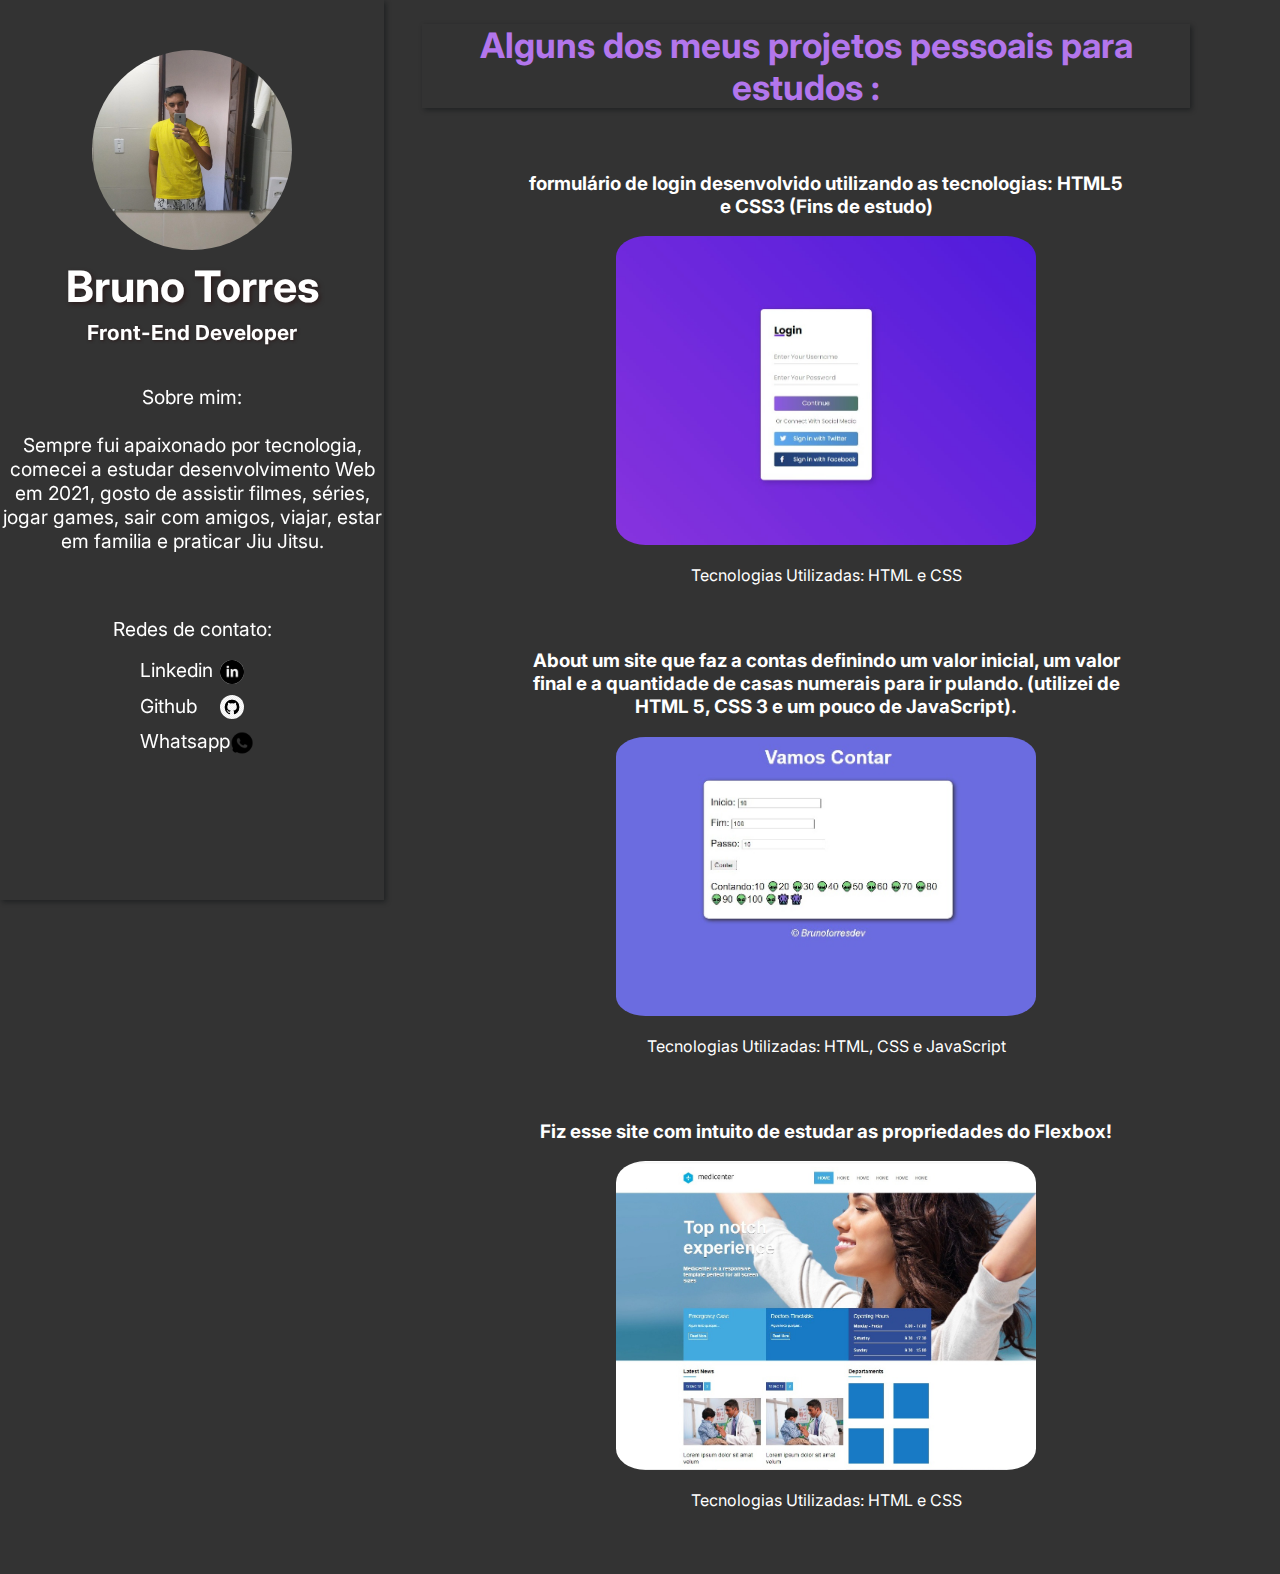
==== quinzena1/projeto-portifolio/portifolio.html @ a08c1ec5 ":tada: portifolio-bruno" ====
<!DOCTYPE html>
<html lang="pt-BR">
  <head>
    <meta charset="UTF-8" />
    <meta http-equiv="X-UA-Compatible" content="IE=edge" />
    <meta name="viewport" content="width=device-width, initial-scale=1.0" />
    <link rel="stylesheet" href="estilo.css" />
    <style>
      @import url('https://fonts.googleapis.com/css2?family=Inter:wght@100&display=swap');
      </style>
    <title>Document</title>
  </head>
  <body>
    <div class="container">
      <header>
      
        <img src="img/WhatsApp Image 2021-08-31 at 20.14.58.jpeg" alt="" />
        <h1> Bruno Torres </h1>
        <h2>Front-End Developer</h2>
        <div class="sobremim">
          Sobre mim: <br />
          <br />
          Sempre fui apaixonado por tecnologia, comecei a estudar
          desenvolvimento Web em 2021, gosto de assistir filmes, séries, jogar
          games, sair com amigos, viajar, estar em familia e praticar Jiu Jitsu.
        </div>
        <div class="redes">

          <div class="title-redes">Redes de contato:</div>
          <p>
            Linkedin
            <a
              href="https://www.linkedin.com/in/bruno-torres-640036144/"
              target="_blanck"
            >
              <img id="linkedin" src="img/linkedin.png" alt="" />
            </a>
          </p>
          <p>
            Github  
            <a href="https://github.com/Brunotorresdev" target="_blanck">
              <img id="linkedin" src="img/github.png" alt="" />
            </a>
          </p>
          <p>
            Whatsapp
            <a href="#">
              <img id="linkedin" src="img/wpp.png" alt="" target="_blanck" />
            </a>
          </p>
        </div>
      </header>

      <main>

        <h1>
            Alguns dos meus projetos pessoais para estudos :
        </h1>

        <div class="projetos">

          <ul>
              <li><a href="https://github.com/Brunotorresdev/Formulario-de-Login" id="proj1" target="_blanck"> <h3>formulário de login desenvolvido utilizando as tecnologias: HTML5 e CSS3 (Fins de estudo)</h3> <img src="img/formhtml.jpeg" alt="" id=""> </a> <p>Tecnologias Utilizadas: HTML e CSS</p> </li>
                
              <li><a href="https://github.com/Brunotorresdev/super-contador" id="proj2" target="_blanck"> <h3>About
                um site que faz a contas definindo um valor inicial, um valor final e a quantidade de casas numerais para ir pulando. (utilizei de HTML 5, CSS 3 e um pouco de JavaScript).</h3> <img src="img/supercontador.jpeg" alt="" id=""></a><p>Tecnologias Utilizadas: HTML, CSS e JavaScript</p> </li>

              <li><a href="https://github.com/Brunotorresdev/Site-Mendicenter-Flexbox-" id="proj3" target="_blanck"> <h3>Fiz esse site com intuito de estudar as propriedades do Flexbox!</h3> <img src="img/medicenter.jpeg" alt="" id=""></a><p>Tecnologias Utilizadas: HTML e CSS</p> </li>
          </ul>
        

             
      </main>
    </div>
  </body>
</html>
---- quinzena1/projeto-portifolio/estilo.css ----
body {
    margin: 0;
    padding: 0;
    box-sizing: border-box;
    background-color: var(--color-padrao);
    font-family: 'Inter', sans-serif;
  }
  
  :root {
      --color-padrao1: rgb(82, 46, 122);
    
      --color-padrao: rgb(51, 51, 51);
    
      --color-redes: #ffffff;
    }
  
  .container {
     display: flex;
     justify-content: space-between;
     width: 100%;
    }
  
  header {
      margin-top: 0;
      align-items: center;
      text-align: center;
      display: flex;
      flex-direction: column;
      box-shadow: 2px 2px 5px rgba(6, 12, 15, 0.432);    
      width: 30%;
      height: 100vh;
      
      position: fixed;
  }
  
      
  header img {
    height: 200px;
    border-radius: 50%;
    margin-top: 50px;
  }
  
  
  header h1 {
      font-size: 2.7rem;
      color: var(--color-redes);
      margin-top: 10px;
      margin-bottom: 0;
      text-shadow: 2px 2px 4px rgb(44, 29, 29);
  }
    
  header h2 {
      color: var(--color-redes);
      font-size: 1.3rem;
      margin-top: 0.5rem;
      text-shadow: 1px 1px 3px rgb(44, 29, 29);
  }
  
  
  .sobremim {
    color: var(--color-redes);
    font-size: 1.2rem;
    text-align: center;
    margin-bottom: 1rem;
    margin-top: 1.4rem;
  }

  .title-redes{
    font-size: 1.2rem;
    margin-bottom: 0.8rem;
  }
  
  .redes {
    color: var(--color-redes);
    width: 100%;
    font-size: 30px;
    margin: 0px;
    display: flex;
    flex-direction: column;
    align-items: center;
    margin-top: 3rem;
  }

  .redes p{
    font-size: 1.2rem;
    width: 6.5rem;
    height: 0.1rem;
    padding-bottom: 2px;
    display: flex;
    align-items: center;
    justify-content: space-between;
    text-align: center;
    margin:1rem;
  }

  #linkedin{
    width: 1.5rem;
    height: 1.5rem;
    margin-top: 0.5rem;
  }
  
  
  
  main {
    width: 60%;
    margin-left: 33%;
    
  }

  main h1{
    color: rgb(179, 118, 236);
    font-family: 'Inter', sans-serif;
    text-align: center;
    font-weight: bold;
    font-size: 2.2rem;
    box-shadow: 2px 2px 5px rgba(6, 12, 15, 0.432);
  }

  .projetos {
    
  }

  .projetos a img {
    width: 70%;
    border-radius: 7%;
    text-align: center;

  }

  ul li {
    list-style: none;
    margin: 4rem;
    text-align: center;
    
  }

  ul li p{
    color: white;
  }

  ul li a {
      text-decoration: none;
      font-family: 'Inter', sans-serif;
      color: white;
  }
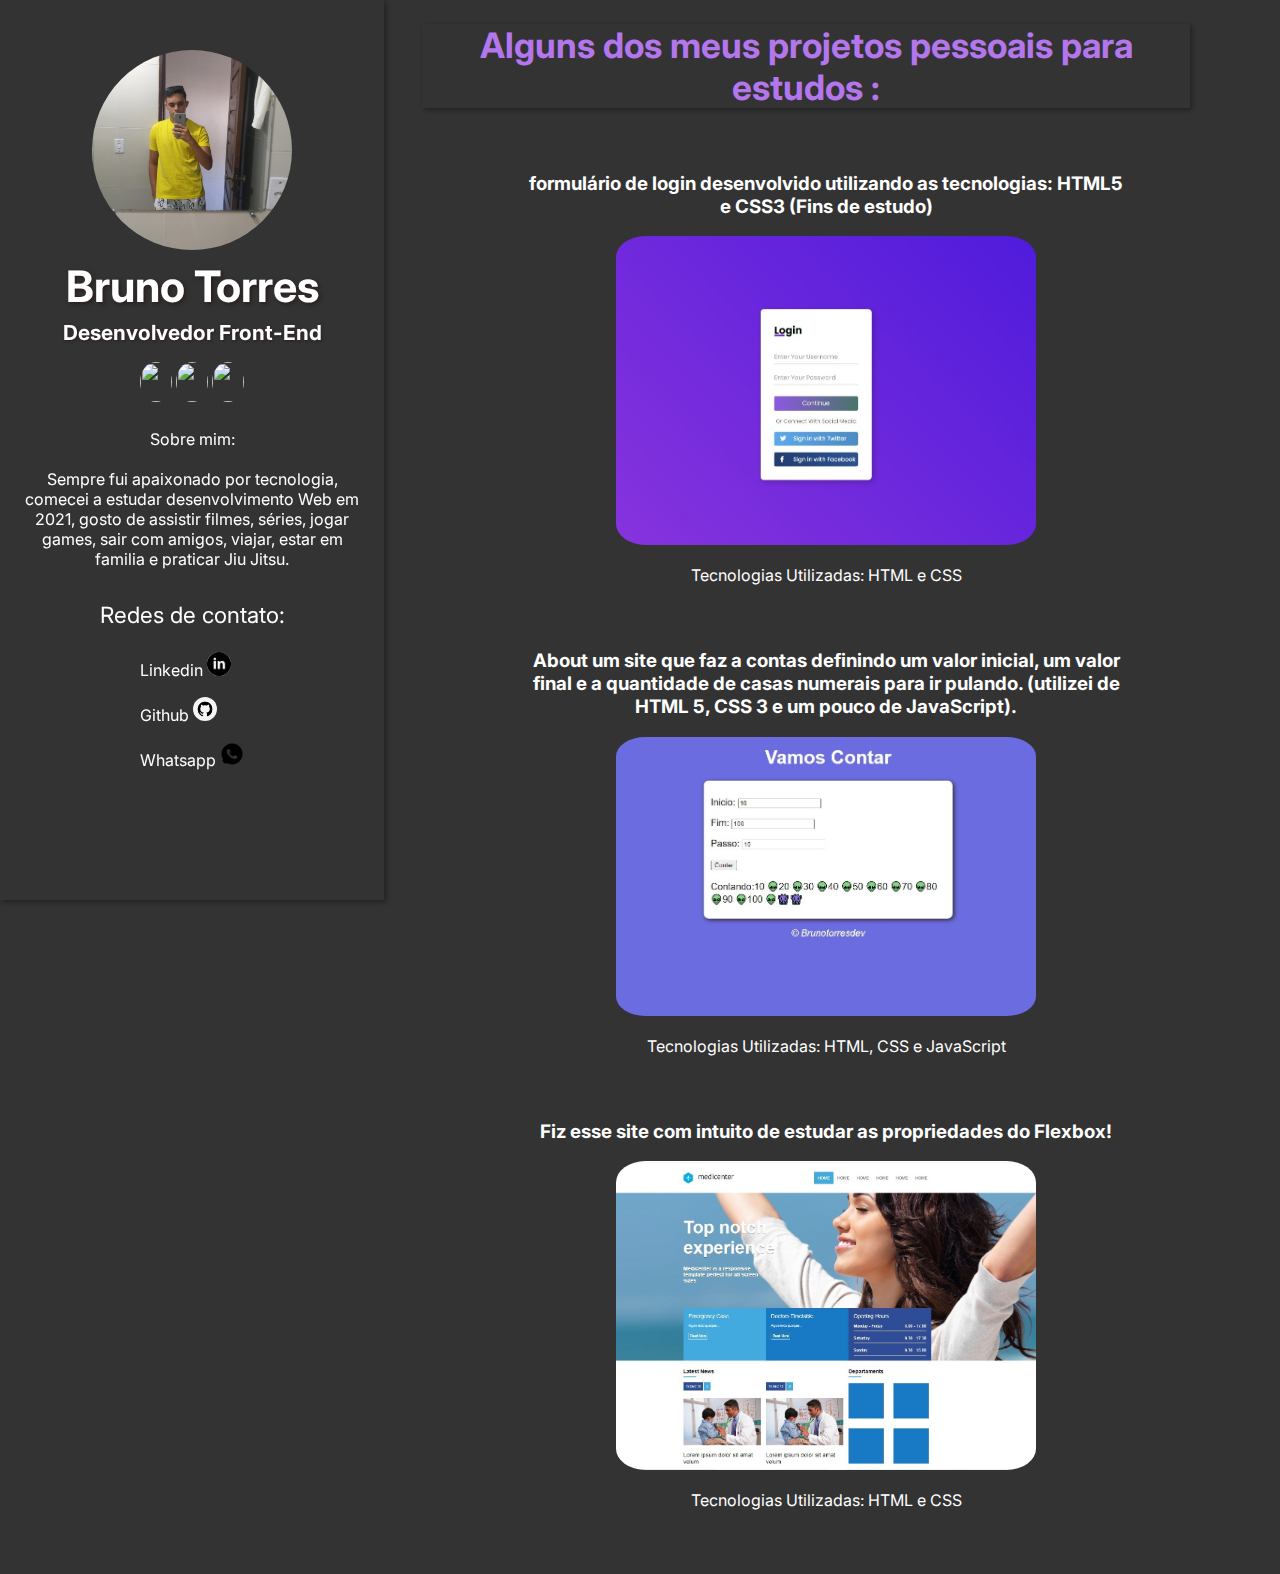
==== commit 39ff2712: ":ambulance: portifolio-bruno" ====
--- a/quinzena1/projeto-portifolio/portifolio.html
+++ b/quinzena1/projeto-portifolio/portifolio.html
@@ -16,7 +16,12 @@
       
         <img src="img/WhatsApp Image 2021-08-31 at 20.14.58.jpeg" alt="" />
         <h1> Bruno Torres </h1>
-        <h2>Front-End Developer</h2>
+        <h2>Desenvolvedor Front-End</h2>
+        <div class="icons">
+          <img src="https://gogeticons.com/frontend/web/icons/data/1/1/8/6/8/javascript.svg" alt="">
+          <img src="https://gogeticons.com/frontend/web/icons/data/4/7/0/3/1/html%205.svg" alt="">
+          <img src="https://gogeticons.com/frontend/web/icons/data/1/7/1/0/4/4/badge_css_css3_achievement_award_reward_trophy_icon.svg" alt="">
+        </div>
         <div class="sobremim">
           Sobre mim: <br />
           <br />
@@ -28,23 +33,26 @@
 
           <div class="title-redes">Redes de contato:</div>
           <p>
-            Linkedin
+            
             <a
               href="https://www.linkedin.com/in/bruno-torres-640036144/"
               target="_blanck"
             >
-              <img id="linkedin" src="img/linkedin.png" alt="" />
+              Linkedin 
+              <img id="linkedin" src="img/linkedin.png" alt="" /> 
             </a>
           </p>
           <p>
-            Github  
+             
             <a href="https://github.com/Brunotorresdev" target="_blanck">
+              Github  
               <img id="linkedin" src="img/github.png" alt="" />
             </a>
           </p>
           <p>
-            Whatsapp
+            
             <a href="#">
+              Whatsapp
               <img id="linkedin" src="img/wpp.png" alt="" target="_blanck" />
             </a>
           </p>
@@ -60,12 +68,12 @@
         <div class="projetos">
 
           <ul>
-              <li><a href="https://github.com/Brunotorresdev/Formulario-de-Login" id="proj1" target="_blanck"> <h3>formulário de login desenvolvido utilizando as tecnologias: HTML5 e CSS3 (Fins de estudo)</h3> <img src="img/formhtml.jpeg" alt="" id=""> </a> <p>Tecnologias Utilizadas: HTML e CSS</p> </li>
+              <li><h3>formulário de login desenvolvido utilizando as tecnologias: HTML5 e CSS3 (Fins de estudo)</h3> <img src="img/formhtml.jpeg" alt="" id="">  <p>Tecnologias Utilizadas: HTML e CSS</p> </li>
                 
-              <li><a href="https://github.com/Brunotorresdev/super-contador" id="proj2" target="_blanck"> <h3>About
-                um site que faz a contas definindo um valor inicial, um valor final e a quantidade de casas numerais para ir pulando. (utilizei de HTML 5, CSS 3 e um pouco de JavaScript).</h3> <img src="img/supercontador.jpeg" alt="" id=""></a><p>Tecnologias Utilizadas: HTML, CSS e JavaScript</p> </li>
+              <li> <h3>About
+                um site que faz a contas definindo um valor inicial, um valor final e a quantidade de casas numerais para ir pulando. (utilizei de HTML 5, CSS 3 e um pouco de JavaScript).</h3> <img src="img/supercontador.jpeg" alt="" id=""><p>Tecnologias Utilizadas: HTML, CSS e JavaScript</p> </li>
 
-              <li><a href="https://github.com/Brunotorresdev/Site-Mendicenter-Flexbox-" id="proj3" target="_blanck"> <h3>Fiz esse site com intuito de estudar as propriedades do Flexbox!</h3> <img src="img/medicenter.jpeg" alt="" id=""></a><p>Tecnologias Utilizadas: HTML e CSS</p> </li>
+              <li> <h3>Fiz esse site com intuito de estudar as propriedades do Flexbox!</h3> <img src="img/medicenter.jpeg" alt="" id=""><p>Tecnologias Utilizadas: HTML e CSS</p> </li>
           </ul>
         
 
--- a/quinzena1/projeto-portifolio/estilo.css
+++ b/quinzena1/projeto-portifolio/estilo.css
@@ -55,34 +55,54 @@
       margin-top: 0.5rem;
       text-shadow: 1px 1px 3px rgb(44, 29, 29);
   }
+
+  .icons{
+    margin: 0;
+   
+  }
+
+  .icons img{
+    width: 2rem;
+    
+    padding: 0;
+    margin: 0;
+    height: 40px;
+  }
+
+  .icons img:first-child {
+    width: rem;
+    height: ;
+  }
   
   
   .sobremim {
     color: var(--color-redes);
-    font-size: 1.2rem;
+    font-size: 1rem;
     text-align: center;
     margin-bottom: 1rem;
     margin-top: 1.4rem;
+    padding: 0 1rem 0 1rem;
+    
   }
 
   .title-redes{
-    font-size: 1.2rem;
+    font-size: 1.4rem;
     margin-bottom: 0.8rem;
   }
   
   .redes {
     color: var(--color-redes);
     width: 100%;
-    font-size: 30px;
+    font-size: 1.3rem;
     margin: 0px;
     display: flex;
     flex-direction: column;
     align-items: center;
-    margin-top: 3rem;
+    margin-top: 1rem;
   }
 
   .redes p{
-    font-size: 1.2rem;
+    font-size: 1rem;
     width: 6.5rem;
     height: 0.1rem;
     padding-bottom: 2px;
@@ -90,7 +110,12 @@
     align-items: center;
     justify-content: space-between;
     text-align: center;
-    margin:1rem;
+    margin:1.3rem;
+  }
+
+  .redes a{
+    color: white;
+    text-decoration: none;
   }
 
   #linkedin{
@@ -120,7 +145,7 @@
     
   }
 
-  .projetos a img {
+  .projetos img {
     width: 70%;
     border-radius: 7%;
     text-align: center;
@@ -138,7 +163,7 @@
     color: white;
   }
 
-  ul li a {
+  ul li h3 {
       text-decoration: none;
       font-family: 'Inter', sans-serif;
       color: white;
